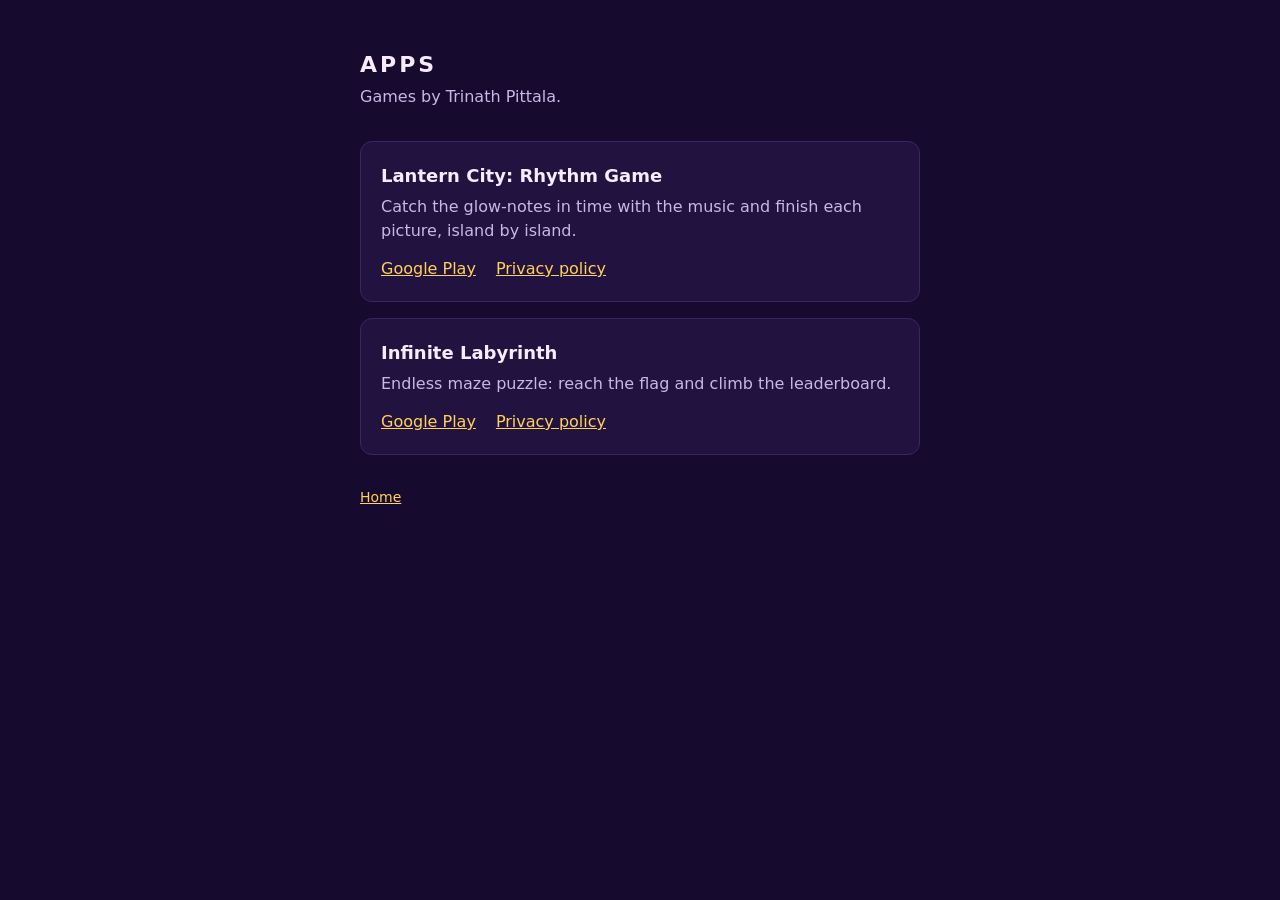
==== apps/index.html @ 55032349 "Apps page: Lantern City and Infinite Labyrinth" ====
<!doctype html>
<html lang="en">
<head>
<meta charset="utf-8">
<meta name="viewport" content="width=device-width, initial-scale=1">
<title>Apps by Trinath Pittala</title>
<style>
  :root { color-scheme: dark; }
  body { margin: 0; min-height: 100vh; background: #160a2e; color: #f4ecff; font: 16px/1.5 system-ui, -apple-system, sans-serif; }
  main { max-width: 560px; margin: 0 auto; padding: 48px 16px; }
  h1 { font-size: 22px; letter-spacing: 3px; text-transform: uppercase; margin: 0 0 4px; }
  .lead { color: #c9b8e6; margin: 0 0 32px; }
  article { background: #22123f; border: 1px solid #3a2563; border-radius: 12px; padding: 20px; margin: 0 0 16px; }
  h2 { font-size: 18px; margin: 0 0 6px; }
  article p { color: #c9b8e6; margin: 0 0 14px; }
  .links { display: flex; flex-wrap: wrap; gap: 8px 20px; }
  a { color: #ffd25a; }
  footer { margin-top: 32px; font-size: 14px; color: #9a87bd; }
</style>
</head>
<body>
<main>
  <h1>Apps</h1>
  <p class="lead">Games by Trinath Pittala.</p>

  <article>
    <h2>Lantern City: Rhythm Game</h2>
    <p>Catch the glow-notes in time with the music and finish each picture, island by island.</p>
    <div class="links">
      <a href="https://play.google.com/store/apps/details?id=com.trinathpittala.lanterncity">Google Play</a>
      <a href="https://lasterminator.github.io/Privacy-Policy/lantern-city.html">Privacy policy</a>
    </div>
  </article>

  <article>
    <h2>Infinite Labyrinth</h2>
    <p>Endless maze puzzle: reach the flag and climb the leaderboard.</p>
    <div class="links">
      <a href="https://play.google.com/store/apps/details?id=com.subhash8111999.infinitelabyrinth.game">Google Play</a>
      <a href="https://lasterminator.github.io/Privacy-Policy/infinite-labyrinth.html">Privacy policy</a>
    </div>
  </article>

  <footer><a href="/">Home</a></footer>
</main>
</body>
</html>
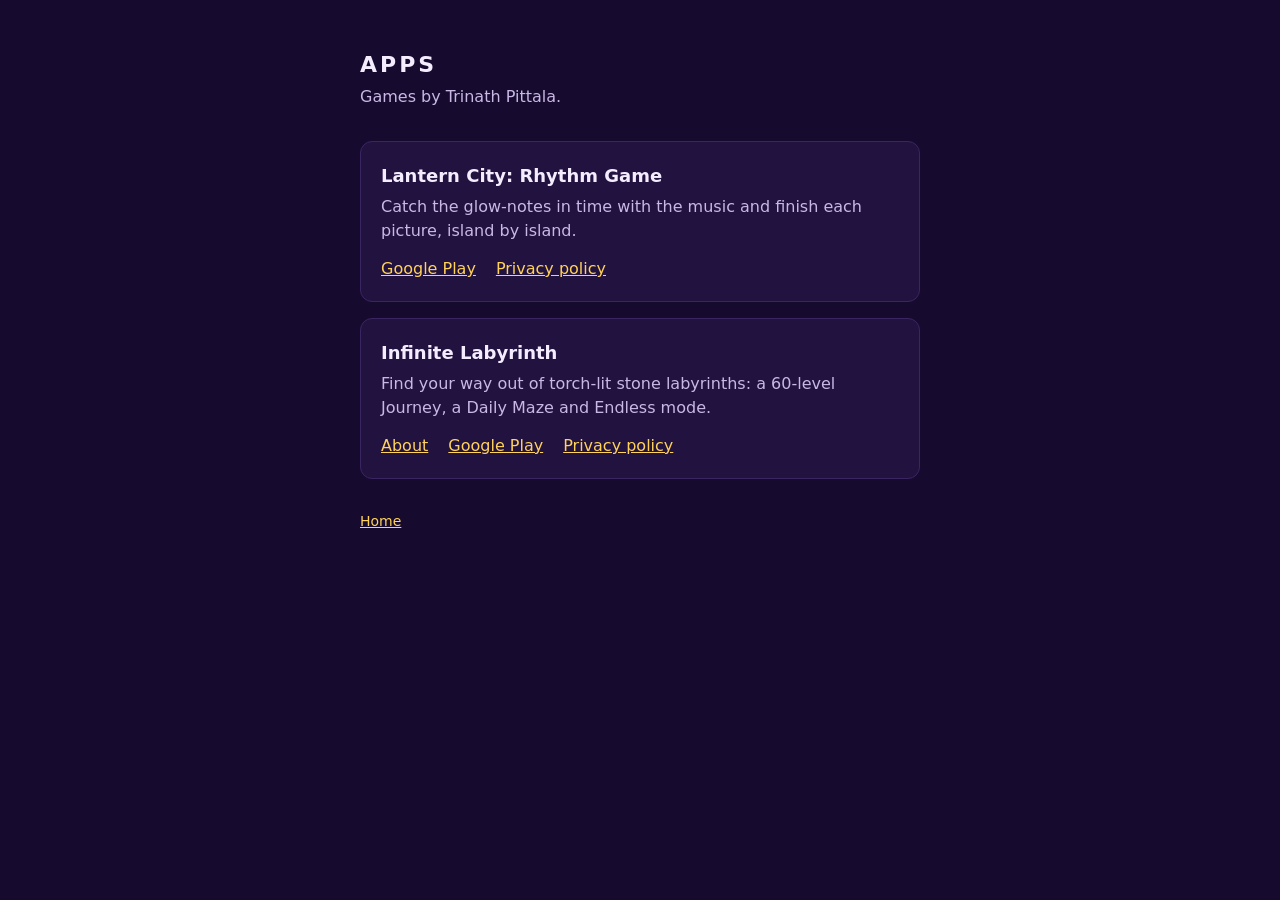
==== commit 843dba97: "Infinite Labyrinth home page A page for the game at /infinite-labyrinth/ (what it is, its modes, the" ====
--- a/apps/index.html
+++ b/apps/index.html
@@ -34,8 +34,9 @@
 
   <article>
     <h2>Infinite Labyrinth</h2>
-    <p>Endless maze puzzle: reach the flag and climb the leaderboard.</p>
+    <p>Find your way out of torch-lit stone labyrinths: a 60-level Journey, a Daily Maze and Endless mode.</p>
     <div class="links">
+      <a href="/infinite-labyrinth/">About</a>
       <a href="https://play.google.com/store/apps/details?id=com.subhash8111999.infinitelabyrinth.game">Google Play</a>
       <a href="https://lasterminator.github.io/Privacy-Policy/infinite-labyrinth.html">Privacy policy</a>
     </div>
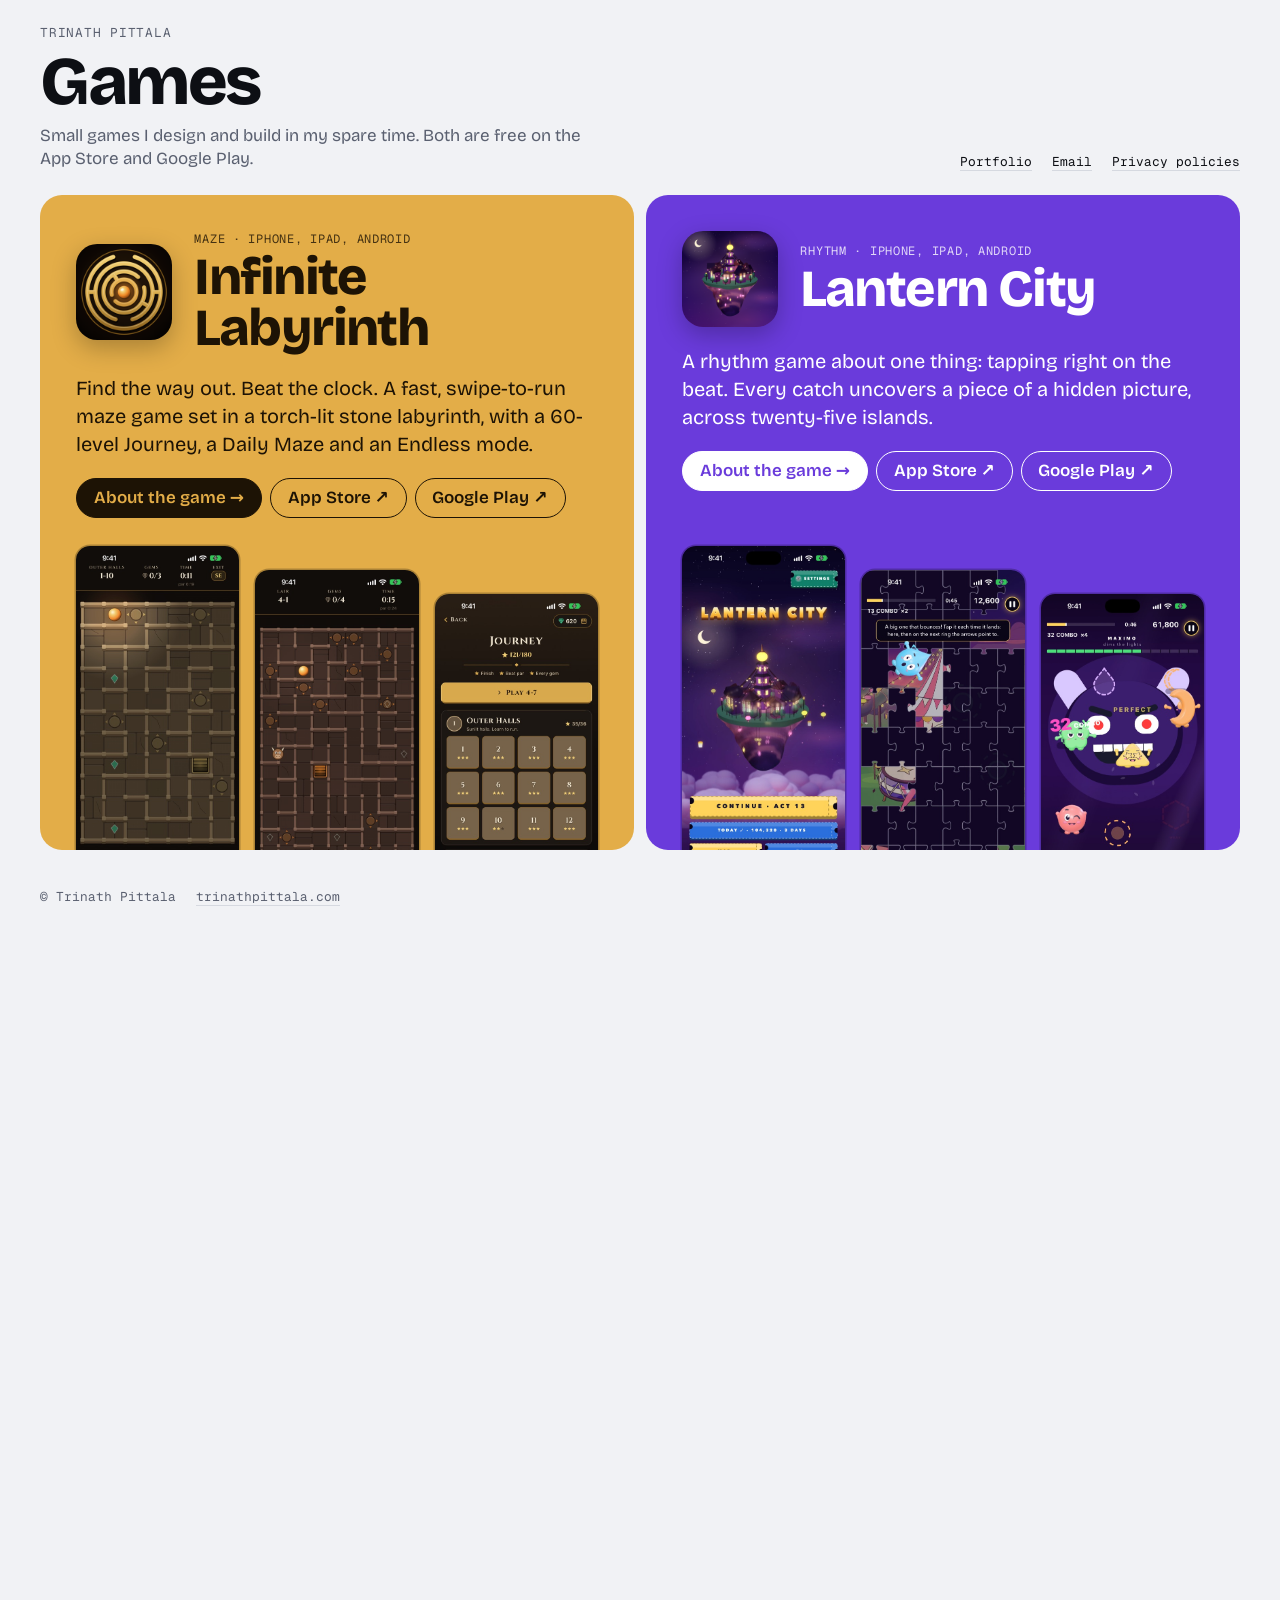
==== commit fe98eb24: "Redesign the site as a games hub with a page per game - Home page is now a hub: one coloured tile pe" ====
--- a/apps/index.html
+++ b/apps/index.html
@@ -3,46 +3,13 @@
 <head>
 <meta charset="utf-8">
 <meta name="viewport" content="width=device-width, initial-scale=1">
-<title>Apps by Trinath Pittala</title>
-<style>
-  :root { color-scheme: dark; }
-  body { margin: 0; min-height: 100vh; background: #160a2e; color: #f4ecff; font: 16px/1.5 system-ui, -apple-system, sans-serif; }
-  main { max-width: 560px; margin: 0 auto; padding: 48px 16px; }
-  h1 { font-size: 22px; letter-spacing: 3px; text-transform: uppercase; margin: 0 0 4px; }
-  .lead { color: #c9b8e6; margin: 0 0 32px; }
-  article { background: #22123f; border: 1px solid #3a2563; border-radius: 12px; padding: 20px; margin: 0 0 16px; }
-  h2 { font-size: 18px; margin: 0 0 6px; }
-  article p { color: #c9b8e6; margin: 0 0 14px; }
-  .links { display: flex; flex-wrap: wrap; gap: 8px 20px; }
-  a { color: #ffd25a; }
-  footer { margin-top: 32px; font-size: 14px; color: #9a87bd; }
-</style>
+<title>Games by Trinath Pittala</title>
+<!-- The list of games now lives on the home page. This address is kept so old links still work. -->
+<meta http-equiv="refresh" content="0; url=/">
+<link rel="canonical" href="https://lasterminator.github.io/">
+<link rel="stylesheet" href="/assets/site.css">
 </head>
 <body>
-<main>
-  <h1>Apps</h1>
-  <p class="lead">Games by Trinath Pittala.</p>
-
-  <article>
-    <h2>Lantern City: Rhythm Game</h2>
-    <p>Catch the glow-notes in time with the music and finish each picture, island by island.</p>
-    <div class="links">
-      <a href="https://play.google.com/store/apps/details?id=com.trinathpittala.lanterncity">Google Play</a>
-      <a href="https://lasterminator.github.io/Privacy-Policy/lantern-city.html">Privacy policy</a>
-    </div>
-  </article>
-
-  <article>
-    <h2>Infinite Labyrinth</h2>
-    <p>Find your way out of torch-lit stone labyrinths: a 60-level Journey, a Daily Maze and Endless mode.</p>
-    <div class="links">
-      <a href="/infinite-labyrinth/">About</a>
-      <a href="https://play.google.com/store/apps/details?id=com.subhash8111999.infinitelabyrinth.game">Google Play</a>
-      <a href="https://lasterminator.github.io/Privacy-Policy/infinite-labyrinth.html">Privacy policy</a>
-    </div>
-  </article>
-
-  <footer><a href="/">Home</a></footer>
-</main>
+<div class="wrap"><p>The games are on the <a href="/">home page</a>.</p></div>
 </body>
 </html>
--- a/assets/site.css
+++ b/assets/site.css
@@ -0,0 +1,447 @@
+/*
+ * The one stylesheet for every page on this site.
+ * Colours are the variables at the top. Each game has its own tile colour,
+ * set by data-game="..." on the element.
+ */
+
+@font-face {
+  font-family: 'Bricolage Grotesque';
+  src: url('/assets/fonts/bricolage-grotesque.woff2') format('woff2');
+  font-weight: 200 800;
+  font-display: swap;
+}
+
+@font-face {
+  font-family: 'Geist Mono';
+  src: url('/assets/fonts/geist-mono.woff2') format('woff2');
+  font-weight: 100 900;
+  font-display: swap;
+}
+
+:root {
+  --stage: #f1f2f5;
+  --card: #ffffff;
+  --ink: #0d0f14;
+  --soft: #5a6070;
+  --line: #d6d9e0;
+
+  --display: 'Bricolage Grotesque', system-ui, sans-serif;
+  --mono: 'Geist Mono', ui-monospace, Menlo, monospace;
+  --radius: 22px;
+
+  color-scheme: light dark;
+}
+
+@media (prefers-color-scheme: dark) {
+  :root {
+    --stage: #0a0b0f;
+    --card: #15171d;
+    --ink: #f3f4f6;
+    --soft: #9399a8;
+    --line: #23262f;
+  }
+}
+
+[data-game='infinite-labyrinth'] {
+  --fill: #e3ad48;
+  --on: #1d1305;
+}
+
+[data-game='lantern-city'] {
+  --fill: #6a3bdb;
+  --on: #ffffff;
+}
+
+/* Pages move into one another instead of blinking (browsers that support it). */
+@view-transition {
+  navigation: auto;
+}
+
+*,
+*::before,
+*::after {
+  box-sizing: border-box;
+}
+
+body {
+  margin: 0;
+  background: var(--stage);
+  color: var(--ink);
+  font: 400 1.0625rem/1.5 var(--display);
+  -webkit-font-smoothing: antialiased;
+}
+
+h1,
+h2,
+h3,
+p,
+ul {
+  margin: 0;
+}
+
+ul {
+  padding: 0;
+  list-style: none;
+}
+
+a {
+  color: inherit;
+}
+
+img {
+  display: block;
+  max-width: 100%;
+  height: auto;
+}
+
+:focus-visible {
+  outline: 3px solid var(--ink);
+  outline-offset: 3px;
+  border-radius: 6px;
+}
+
+::selection {
+  background: var(--ink);
+  color: var(--stage);
+}
+
+/* ---------- Shared pieces ---------- */
+
+.wrap {
+  max-width: 78rem;
+  margin: 0 auto;
+  padding: clamp(0.75rem, 2vw, 1.5rem);
+}
+
+.mono,
+.top nav,
+.foot {
+  font: 0.8rem var(--mono);
+}
+
+.meta {
+  font: 0.75rem var(--mono);
+  text-transform: uppercase;
+  letter-spacing: 0.06em;
+  opacity: 0.8;
+}
+
+.top {
+  display: flex;
+  flex-wrap: wrap;
+  align-items: end;
+  justify-content: space-between;
+  gap: 0.75rem 2rem;
+  margin-bottom: clamp(1rem, 2vw, 1.5rem);
+}
+
+.top h1 {
+  font-size: clamp(2.25rem, 6vw, 4.25rem);
+  font-weight: 800;
+  line-height: 0.92;
+  letter-spacing: -0.035em;
+}
+
+.top h1 small {
+  display: block;
+  margin-bottom: 0.6rem;
+  font: 0.8rem var(--mono);
+  letter-spacing: 0.06em;
+  text-transform: uppercase;
+  color: var(--soft);
+}
+
+.tagline {
+  max-width: 34rem;
+  margin-top: 0.75rem;
+  color: var(--soft);
+  line-height: 1.35;
+}
+
+.top nav,
+.foot {
+  display: flex;
+  flex-wrap: wrap;
+  gap: 0.35rem 1.25rem;
+}
+
+.top nav a,
+.foot a {
+  text-decoration: none;
+  border-bottom: 1px solid var(--line);
+}
+
+.top nav a:hover,
+.foot a:hover {
+  border-color: var(--ink);
+}
+
+.foot {
+  margin-top: clamp(1.5rem, 3vw, 2.5rem);
+  color: var(--soft);
+}
+
+.pills {
+  display: flex;
+  flex-wrap: wrap;
+  gap: 0.5rem;
+}
+
+.pill {
+  padding: 0.55rem 1.05rem;
+  border: 1.5px solid currentColor;
+  border-radius: 999px;
+  font-weight: 600;
+  line-height: 1.2;
+  text-decoration: none;
+  white-space: nowrap;
+  transition:
+    background 0.15s ease,
+    color 0.15s ease;
+}
+
+.pill:hover,
+.pill.solid {
+  background: var(--on, var(--ink));
+  color: var(--fill, var(--stage));
+  border-color: var(--on, var(--ink));
+}
+
+.pill.solid:hover {
+  background: none;
+  color: inherit;
+}
+
+.icon {
+  flex: none;
+  width: clamp(4rem, 9vw, 6rem);
+  border-radius: 22%;
+  box-shadow: 0 0.5rem 1.5rem rgb(0 0 0 / 0.25);
+}
+
+/* A coloured block in a game's colour: the tiles on the home page and the
+   banner at the top of a game's own page. */
+.tile {
+  display: grid;
+  gap: 1.25rem;
+  align-content: start;
+  padding: clamp(1.25rem, 3vw, 2.25rem);
+  border-radius: var(--radius);
+  background: var(--fill);
+  color: var(--on);
+  overflow: hidden;
+}
+
+.tile :focus-visible {
+  outline-color: var(--on);
+}
+
+.tile header {
+  display: flex;
+  align-items: center;
+  gap: clamp(0.9rem, 2vw, 1.4rem);
+}
+
+.tile h2,
+.tile h1 {
+  margin-top: 0.3rem;
+  font-size: clamp(1.9rem, 4.2vw, 3.25rem);
+  font-weight: 800;
+  line-height: 0.98;
+  letter-spacing: -0.03em;
+  text-wrap: balance;
+}
+
+.tile h2 a {
+  text-decoration: none;
+}
+
+.lead {
+  max-width: 40rem;
+  font-size: clamp(1.05rem, 1.6vw, 1.25rem);
+  line-height: 1.4;
+}
+
+/* ---------- Home page: one tile per game ---------- */
+
+.games {
+  display: grid;
+  gap: 0.75rem;
+}
+
+@media (min-width: 860px) {
+  .games {
+    grid-template-columns: repeat(auto-fit, minmax(0, 1fr));
+    grid-auto-flow: column;
+  }
+}
+
+/* Tiles are equal height; the screenshots sit on the bottom edge of each. */
+.games .tile {
+  grid-template-rows: auto auto auto 1fr;
+}
+
+/* Three screenshots that rise out of the bottom edge of the tile. */
+.peek {
+  align-self: end;
+  display: grid;
+  grid-template-columns: repeat(3, 1fr);
+  gap: clamp(0.5rem, 1.5vw, 1rem);
+  height: clamp(11rem, 26vw, 19rem);
+  margin: 0.5rem 0 calc(-1 * clamp(1.25rem, 3vw, 2.25rem));
+}
+
+.peek img {
+  width: 100%;
+  border-radius: 14px 14px 0 0;
+  box-shadow: 0 0 0 1.5px rgb(0 0 0 / 0.25);
+  transition: transform 0.35s cubic-bezier(0.2, 0.9, 0.3, 1.2);
+}
+
+.peek img:nth-child(2) {
+  margin-top: 1.5rem;
+}
+
+.peek img:nth-child(3) {
+  margin-top: 3rem;
+}
+
+.tile:hover .peek img {
+  transform: translateY(-0.75rem);
+}
+
+.tile:hover .peek img:nth-child(2) {
+  transition-delay: 0.04s;
+}
+
+.tile:hover .peek img:nth-child(3) {
+  transition-delay: 0.08s;
+}
+
+/* ---------- A game's own page ---------- */
+
+.back {
+  display: inline-block;
+  margin-bottom: 0.75rem;
+  font: 0.8rem var(--mono);
+  text-decoration: none;
+  border-bottom: 1px solid var(--line);
+}
+
+.back:hover {
+  border-color: var(--ink);
+}
+
+/* Screenshots in a row you can swipe or scroll sideways. */
+.shots {
+  display: flex;
+  gap: 0.75rem;
+  margin: 0.75rem 0;
+  padding-bottom: 0.25rem;
+  overflow-x: auto;
+  scroll-snap-type: x proximity;
+  scrollbar-width: thin;
+}
+
+.shots img {
+  flex: none;
+  width: clamp(11rem, 22vw, 15rem);
+  border-radius: 18px;
+  border: 1.5px solid var(--line);
+  scroll-snap-align: start;
+}
+
+.facts {
+  display: grid;
+  gap: 0.75rem;
+}
+
+@media (min-width: 860px) {
+  .facts {
+    grid-template-columns: repeat(3, 1fr);
+  }
+}
+
+.fact {
+  display: grid;
+  gap: 0.6rem;
+  align-content: start;
+  padding: clamp(1.1rem, 2.4vw, 1.6rem);
+  border-radius: var(--radius);
+  background: var(--card);
+}
+
+.fact.wide {
+  grid-column: 1 / -1;
+}
+
+.fact h3 {
+  font-size: 1.3rem;
+  font-weight: 700;
+  line-height: 1.1;
+  letter-spacing: -0.01em;
+}
+
+.fact p,
+.fact li {
+  color: var(--soft);
+}
+
+.fact ul {
+  display: grid;
+  gap: 0.45rem;
+}
+
+.fact li b {
+  color: var(--ink);
+  font-weight: 600;
+}
+
+/* A small square in the game's colour before each list item. */
+.fact li {
+  position: relative;
+  padding-left: 1.15rem;
+}
+
+.fact li::before {
+  content: '';
+  position: absolute;
+  left: 0;
+  top: 0.55em;
+  width: 0.5rem;
+  height: 0.5rem;
+  border-radius: 2px;
+  background: var(--fill);
+}
+
+@media (min-width: 700px) {
+  .fact.wide ul {
+    grid-template-columns: repeat(2, 1fr);
+    column-gap: 2rem;
+  }
+}
+
+/* ---------- 404 ---------- */
+
+.lost {
+  display: grid;
+  place-items: center;
+  min-height: 100dvh;
+  padding: 1rem;
+}
+
+.lost .tile {
+  --fill: var(--ink);
+  --on: var(--stage);
+  width: min(34rem, 100%);
+}
+
+@media (prefers-reduced-motion: reduce) {
+  @view-transition {
+    navigation: none;
+  }
+
+  * {
+    transition: none !important;
+  }
+}
